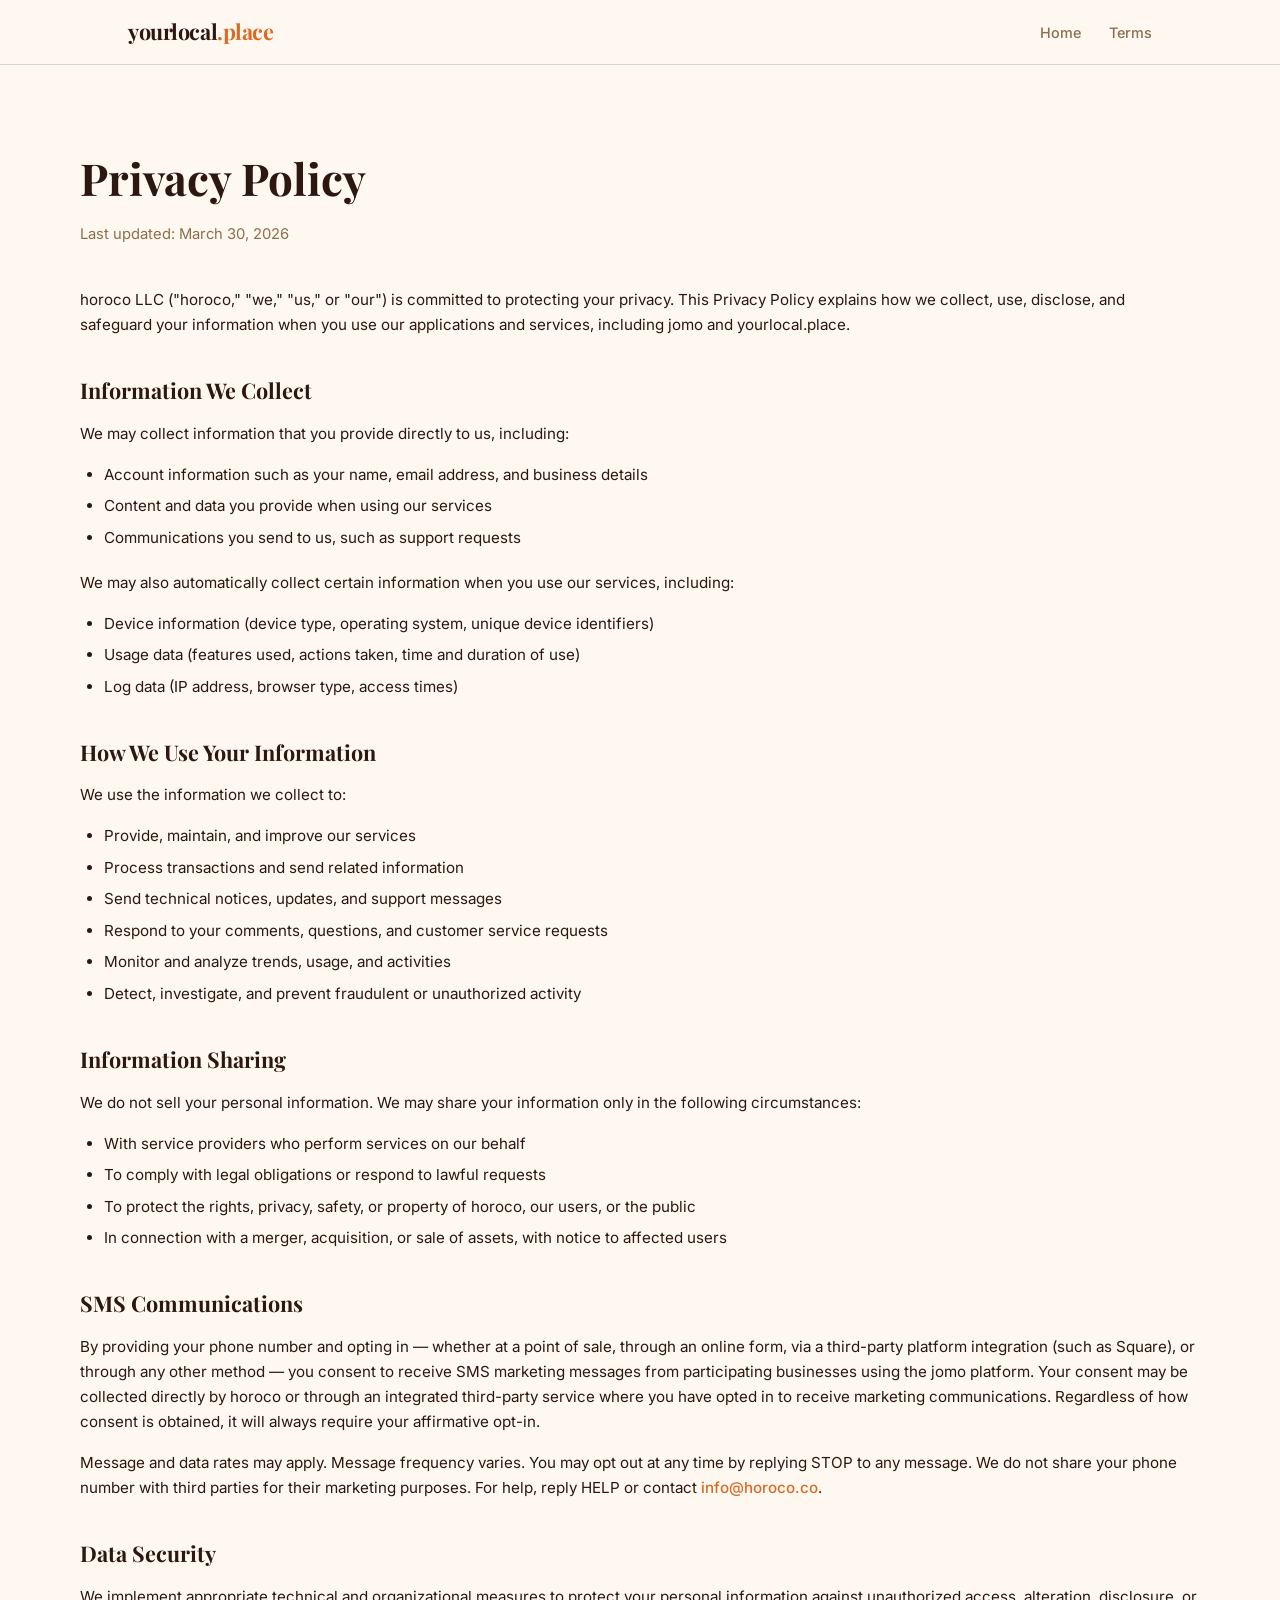
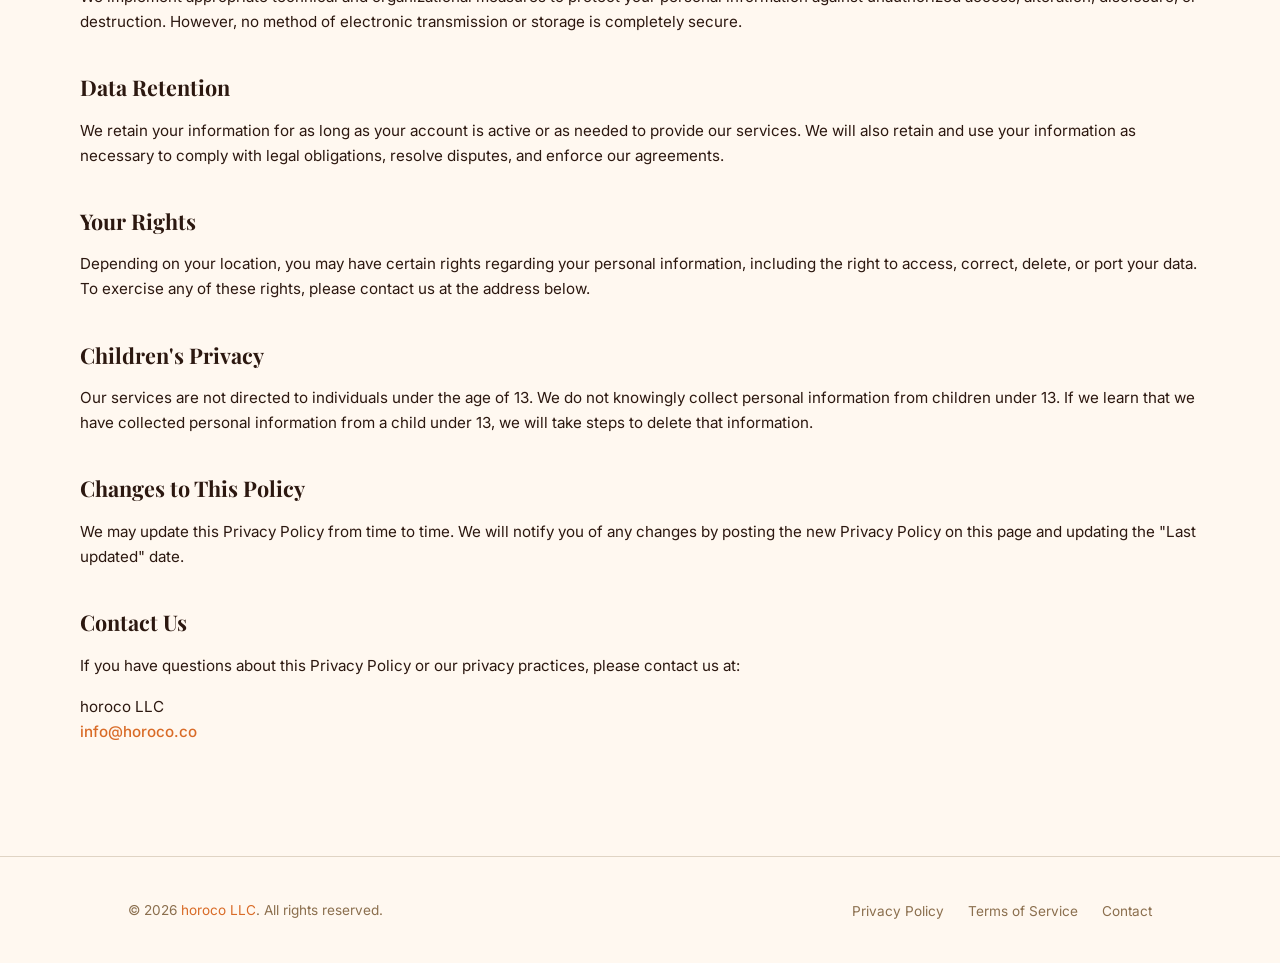
==== privacy.html @ 71f4fd4c "first content" ====
<!DOCTYPE html>
<html lang="en">
<head>
  <meta charset="UTF-8">
  <meta name="viewport" content="width=device-width, initial-scale=1.0">
  <title>Privacy Policy — yourlocal.place</title>
  <meta name="description" content="Privacy Policy for yourlocal.place, owned and operated by horoco LLC.">
  <link rel="preconnect" href="https://fonts.googleapis.com">
  <link rel="preconnect" href="https://fonts.gstatic.com" crossorigin>
  <link href="https://fonts.googleapis.com/css2?family=Inter:wght@400;500;600;700&family=Playfair+Display:wght@600;700&display=swap" rel="stylesheet">
  <link rel="stylesheet" href="style.css">
  <link rel="icon" href="data:image/svg+xml,<svg xmlns='http://www.w3.org/2000/svg' viewBox='0 0 100 100'><text y='.9em' font-size='90'>📍</text></svg>">
</head>
<body>

  <nav class="site-nav">
    <div class="container">
      <a href="/" class="site-nav__logo">yourlocal<span>.place</span></a>
      <ul class="site-nav__links">
        <li><a href="/">Home</a></li>
        <li><a href="terms.html">Terms</a></li>
      </ul>
    </div>
  </nav>

  <section class="legal container">
    <h1>Privacy Policy</h1>
    <p class="legal__updated">Last updated: March 30, 2026</p>

    <p>horoco LLC ("horoco," "we," "us," or "our") is committed to protecting your privacy. This Privacy Policy explains how we collect, use, disclose, and safeguard your information when you use our applications and services, including jomo and yourlocal.place.</p>

    <h2>Information We Collect</h2>
    <p>We may collect information that you provide directly to us, including:</p>
    <ul>
      <li>Account information such as your name, email address, and business details</li>
      <li>Content and data you provide when using our services</li>
      <li>Communications you send to us, such as support requests</li>
    </ul>
    <p>We may also automatically collect certain information when you use our services, including:</p>
    <ul>
      <li>Device information (device type, operating system, unique device identifiers)</li>
      <li>Usage data (features used, actions taken, time and duration of use)</li>
      <li>Log data (IP address, browser type, access times)</li>
    </ul>

    <h2>How We Use Your Information</h2>
    <p>We use the information we collect to:</p>
    <ul>
      <li>Provide, maintain, and improve our services</li>
      <li>Process transactions and send related information</li>
      <li>Send technical notices, updates, and support messages</li>
      <li>Respond to your comments, questions, and customer service requests</li>
      <li>Monitor and analyze trends, usage, and activities</li>
      <li>Detect, investigate, and prevent fraudulent or unauthorized activity</li>
    </ul>

    <h2>Information Sharing</h2>
    <p>We do not sell your personal information. We may share your information only in the following circumstances:</p>
    <ul>
      <li>With service providers who perform services on our behalf</li>
      <li>To comply with legal obligations or respond to lawful requests</li>
      <li>To protect the rights, privacy, safety, or property of horoco, our users, or the public</li>
      <li>In connection with a merger, acquisition, or sale of assets, with notice to affected users</li>
    </ul>

    <h2>SMS Communications</h2>
    <p>By providing your phone number and opting in — whether at a point of sale, through an online form, via a third-party platform integration (such as Square), or through any other method — you consent to receive SMS marketing messages from participating businesses using the jomo platform. Your consent may be collected directly by horoco or through an integrated third-party service where you have opted in to receive marketing communications. Regardless of how consent is obtained, it will always require your affirmative opt-in.</p>
    <p>Message and data rates may apply. Message frequency varies. You may opt out at any time by replying STOP to any message. We do not share your phone number with third parties for their marketing purposes. For help, reply HELP or contact <a href="mailto:info@horoco.co">info@horoco.co</a>.</p>

    <h2>Data Security</h2>
    <p>We implement appropriate technical and organizational measures to protect your personal information against unauthorized access, alteration, disclosure, or destruction. However, no method of electronic transmission or storage is completely secure.</p>

    <h2>Data Retention</h2>
    <p>We retain your information for as long as your account is active or as needed to provide our services. We will also retain and use your information as necessary to comply with legal obligations, resolve disputes, and enforce our agreements.</p>

    <h2>Your Rights</h2>
    <p>Depending on your location, you may have certain rights regarding your personal information, including the right to access, correct, delete, or port your data. To exercise any of these rights, please contact us at the address below.</p>

    <h2>Children's Privacy</h2>
    <p>Our services are not directed to individuals under the age of 13. We do not knowingly collect personal information from children under 13. If we learn that we have collected personal information from a child under 13, we will take steps to delete that information.</p>

    <h2>Changes to This Policy</h2>
    <p>We may update this Privacy Policy from time to time. We will notify you of any changes by posting the new Privacy Policy on this page and updating the "Last updated" date.</p>

    <h2>Contact Us</h2>
    <p>If you have questions about this Privacy Policy or our privacy practices, please contact us at:</p>
    <p>horoco LLC<br><a href="mailto:info@horoco.co">info@horoco.co</a></p>
  </section>

  <footer class="site-footer">
    <div class="container">
      <p class="site-footer__copy">&copy; 2026 <a href="https://www.horoco.co" target="_blank" rel="noopener">horoco LLC</a>. All rights reserved.</p>
      <ul class="site-footer__links">
        <li><a href="privacy.html">Privacy Policy</a></li>
        <li><a href="terms.html">Terms of Service</a></li>
        <li><a href="mailto:info@horoco.co">Contact</a></li>
      </ul>
    </div>
  </footer>

</body>
</html>
---- style.css ----
/* ── Reset & Base ─────────────────────────────────────────── */
*, *::before, *::after { box-sizing: border-box; margin: 0; padding: 0; }

:root {
  --cream:        #FFF8F0;
  --cream-dark:   #F3EAE0;
  --tan:          #E0D4C4;
  --brown-light:  #8B6F4E;
  --brown:        #5C3D2E;
  --brown-dark:   #2C1810;
  --orange:       #D96B27;
  --orange-light: #F0944D;
  --orange-pale:  #FDEBD6;
  --white:        #FFFFFF;

  --font-body: 'Inter', -apple-system, BlinkMacSystemFont, 'Segoe UI', sans-serif;
  --font-display: 'Playfair Display', Georgia, serif;

  --max-w: 1120px;
  --gutter: clamp(1.25rem, 4vw, 3rem);
}

html { scroll-behavior: smooth; }

body {
  font-family: var(--font-body);
  background: var(--cream);
  color: var(--brown-dark);
  line-height: 1.65;
  -webkit-font-smoothing: antialiased;
}

a { color: var(--orange); text-decoration: none; transition: color .2s; }
a:hover { color: var(--brown); }

img { max-width: 100%; display: block; }

/* ── Utility ──────────────────────────────────────────────── */
.container { max-width: var(--max-w); margin: 0 auto; padding: 0 var(--gutter); }
.text-center { text-align: center; }
.sr-only { position: absolute; width: 1px; height: 1px; padding: 0; margin: -1px; overflow: hidden; clip: rect(0,0,0,0); border: 0; }

/* ── Navigation ───────────────────────────────────────────── */
.site-nav {
  position: sticky;
  top: 0;
  z-index: 100;
  background: var(--cream);
  border-bottom: 1px solid var(--tan);
  backdrop-filter: blur(10px);
  -webkit-backdrop-filter: blur(10px);
}

.site-nav .container {
  display: flex;
  align-items: center;
  justify-content: space-between;
  height: 64px;
}

.site-nav__logo {
  font-family: var(--font-display);
  font-size: 1.35rem;
  font-weight: 700;
  color: var(--brown-dark);
  letter-spacing: -0.02em;
}
.site-nav__logo span { color: var(--orange); }

.site-nav__links { display: flex; gap: 1.75rem; list-style: none; }
.site-nav__links a {
  font-size: 0.9rem;
  font-weight: 500;
  color: var(--brown-light);
}
.site-nav__links a:hover { color: var(--orange); }

/* ── Hero ─────────────────────────────────────────────────── */
.hero {
  padding: clamp(4rem, 10vw, 8rem) 0 clamp(3rem, 8vw, 6rem);
  text-align: center;
}

.hero__badge {
  display: inline-flex;
  align-items: center;
  gap: .5rem;
  padding: .4rem 1rem;
  border-radius: 999px;
  background: var(--orange-pale);
  color: var(--orange);
  font-size: 0.825rem;
  font-weight: 600;
  margin-bottom: 1.75rem;
}

.hero h1 {
  font-family: var(--font-display);
  font-size: clamp(2.25rem, 5vw, 3.75rem);
  line-height: 1.15;
  color: var(--brown-dark);
  max-width: 720px;
  margin: 0 auto 1.25rem;
}

.hero h1 em {
  font-style: normal;
  color: var(--orange);
}

.hero p {
  font-size: clamp(1.05rem, 2vw, 1.2rem);
  color: var(--brown-light);
  max-width: 560px;
  margin: 0 auto 2.5rem;
}

.hero__cta {
  display: inline-flex;
  align-items: center;
  gap: .5rem;
  padding: .85rem 2rem;
  border-radius: 999px;
  background: var(--orange);
  color: var(--white);
  font-weight: 600;
  font-size: 1rem;
  transition: background .2s, transform .15s;
  box-shadow: 0 4px 14px rgba(217, 107, 39, .3);
}
.hero__cta:hover {
  background: var(--brown);
  color: var(--white);
  transform: translateY(-1px);
}

/* ── Features Grid ────────────────────────────────────────── */
.features {
  padding: clamp(3rem, 6vw, 5rem) 0;
}

.features__header {
  text-align: center;
  margin-bottom: 3rem;
}

.features__header h2 {
  font-family: var(--font-display);
  font-size: clamp(1.6rem, 3.5vw, 2.25rem);
  color: var(--brown-dark);
  margin-bottom: .75rem;
}

.features__header p {
  color: var(--brown-light);
  max-width: 520px;
  margin: 0 auto;
}

.features__grid {
  display: grid;
  grid-template-columns: repeat(auto-fit, minmax(280px, 1fr));
  gap: 1.5rem;
}

.feature-card {
  background: var(--white);
  border: 1px solid var(--tan);
  border-radius: 16px;
  padding: 2rem;
  transition: box-shadow .25s, transform .2s;
}
.feature-card:hover {
  box-shadow: 0 8px 30px rgba(44, 24, 16, .08);
  transform: translateY(-3px);
}

.feature-card__icon {
  width: 48px;
  height: 48px;
  border-radius: 12px;
  background: var(--orange-pale);
  display: flex;
  align-items: center;
  justify-content: center;
  font-size: 1.4rem;
  margin-bottom: 1.25rem;
}

.feature-card h3 {
  font-size: 1.1rem;
  font-weight: 700;
  color: var(--brown-dark);
  margin-bottom: .5rem;
}

.feature-card p {
  font-size: .925rem;
  color: var(--brown-light);
  line-height: 1.6;
}

/* ── How It Works ─────────────────────────────────────────── */
.how-it-works {
  padding: clamp(3rem, 6vw, 5rem) 0;
  background: var(--cream-dark);
}

.how-it-works__header {
  text-align: center;
  margin-bottom: 3rem;
}

.how-it-works__header h2 {
  font-family: var(--font-display);
  font-size: clamp(1.6rem, 3.5vw, 2.25rem);
  color: var(--brown-dark);
  margin-bottom: .75rem;
}

.how-it-works__header p {
  color: var(--brown-light);
  max-width: 520px;
  margin: 0 auto;
}

.steps {
  display: grid;
  grid-template-columns: repeat(auto-fit, minmax(240px, 1fr));
  gap: 2rem;
  counter-reset: step;
}

.step {
  text-align: center;
  counter-increment: step;
}

.step__number {
  width: 52px;
  height: 52px;
  border-radius: 50%;
  background: var(--orange);
  color: var(--white);
  font-family: var(--font-display);
  font-size: 1.25rem;
  font-weight: 700;
  display: inline-flex;
  align-items: center;
  justify-content: center;
  margin-bottom: 1rem;
}

.step h3 {
  font-size: 1.05rem;
  color: var(--brown-dark);
  margin-bottom: .5rem;
}

.step p {
  font-size: .9rem;
  color: var(--brown-light);
  max-width: 280px;
  margin: 0 auto;
}

/* ── FAQ ──────────────────────────────────────────────────── */
.faq {
  padding: clamp(3rem, 6vw, 5rem) 0;
}

.faq__header {
  text-align: center;
  margin-bottom: 2.5rem;
}

.faq__header h2 {
  font-family: var(--font-display);
  font-size: clamp(1.6rem, 3.5vw, 2.25rem);
  color: var(--brown-dark);
}

.faq__list {
  max-width: 720px;
  margin: 0 auto;
}

.faq__item {
  border-bottom: 1px solid var(--tan);
}

.faq__item summary {
  padding: 1.25rem 0;
  font-weight: 600;
  color: var(--brown-dark);
  cursor: pointer;
  list-style: none;
  display: flex;
  justify-content: space-between;
  align-items: center;
  font-size: 1rem;
}

.faq__item summary::after {
  content: '+';
  font-size: 1.4rem;
  color: var(--orange);
  font-weight: 300;
  transition: transform .2s;
}

.faq__item[open] summary::after {
  content: '−';
}

.faq__item .faq__answer {
  padding: 0 0 1.25rem;
  color: var(--brown-light);
  font-size: .95rem;
  line-height: 1.7;
}

/* ── CTA Banner ───────────────────────────────────────────── */
.cta-banner {
  padding: clamp(3rem, 6vw, 5rem) 0;
}

.cta-banner__inner {
  background: var(--brown-dark);
  border-radius: 24px;
  padding: clamp(2.5rem, 5vw, 4rem) clamp(2rem, 4vw, 3rem);
  text-align: center;
  color: var(--cream);
}

.cta-banner__inner h2 {
  font-family: var(--font-display);
  font-size: clamp(1.6rem, 3.5vw, 2.25rem);
  margin-bottom: .75rem;
}

.cta-banner__inner p {
  max-width: 480px;
  margin: 0 auto 2rem;
  opacity: .85;
}

.cta-banner__inner .hero__cta {
  background: var(--orange);
}
.cta-banner__inner .hero__cta:hover {
  background: var(--orange-light);
  color: var(--brown-dark);
}

/* ── Footer ───────────────────────────────────────────────── */
.site-footer {
  padding: 2.5rem 0;
  border-top: 1px solid var(--tan);
}

.site-footer .container {
  display: flex;
  flex-wrap: wrap;
  justify-content: space-between;
  align-items: center;
  gap: 1rem;
}

.site-footer__copy {
  font-size: .85rem;
  color: var(--brown-light);
}

.site-footer__links {
  display: flex;
  gap: 1.5rem;
  list-style: none;
}

.site-footer__links a {
  font-size: .85rem;
  color: var(--brown-light);
}
.site-footer__links a:hover { color: var(--orange); }

/* ── Legal Pages ──────────────────────────────────────────── */
.legal {
  padding: clamp(3rem, 6vw, 5rem) 0 clamp(4rem, 8vw, 6rem);
}

.legal h1 {
  font-family: var(--font-display);
  font-size: clamp(1.8rem, 4vw, 2.75rem);
  color: var(--brown-dark);
  margin-bottom: .5rem;
}

.legal .legal__updated {
  color: var(--brown-light);
  font-size: .925rem;
  margin-bottom: 2.5rem;
}

.legal h2 {
  font-family: var(--font-display);
  font-size: 1.35rem;
  color: var(--brown-dark);
  margin: 2.25rem 0 .75rem;
}

.legal p {
  margin-bottom: 1rem;
  color: var(--brown-dark);
  font-size: .95rem;
}

.legal ul {
  margin: .75rem 0 1.25rem 1.5rem;
  color: var(--brown-dark);
  font-size: .95rem;
}

.legal ul li { margin-bottom: .4rem; }

.legal a { color: var(--orange); font-weight: 500; }
.legal a:hover { color: var(--brown); }

/* ── Responsive ───────────────────────────────────────────── */
@media (max-width: 640px) {
  .site-nav__links { gap: 1rem; }
  .site-nav__links a { font-size: .825rem; }

  .features__grid { grid-template-columns: 1fr; }
  .steps { grid-template-columns: 1fr; }

  .site-footer .container {
    flex-direction: column;
    text-align: center;
  }
}
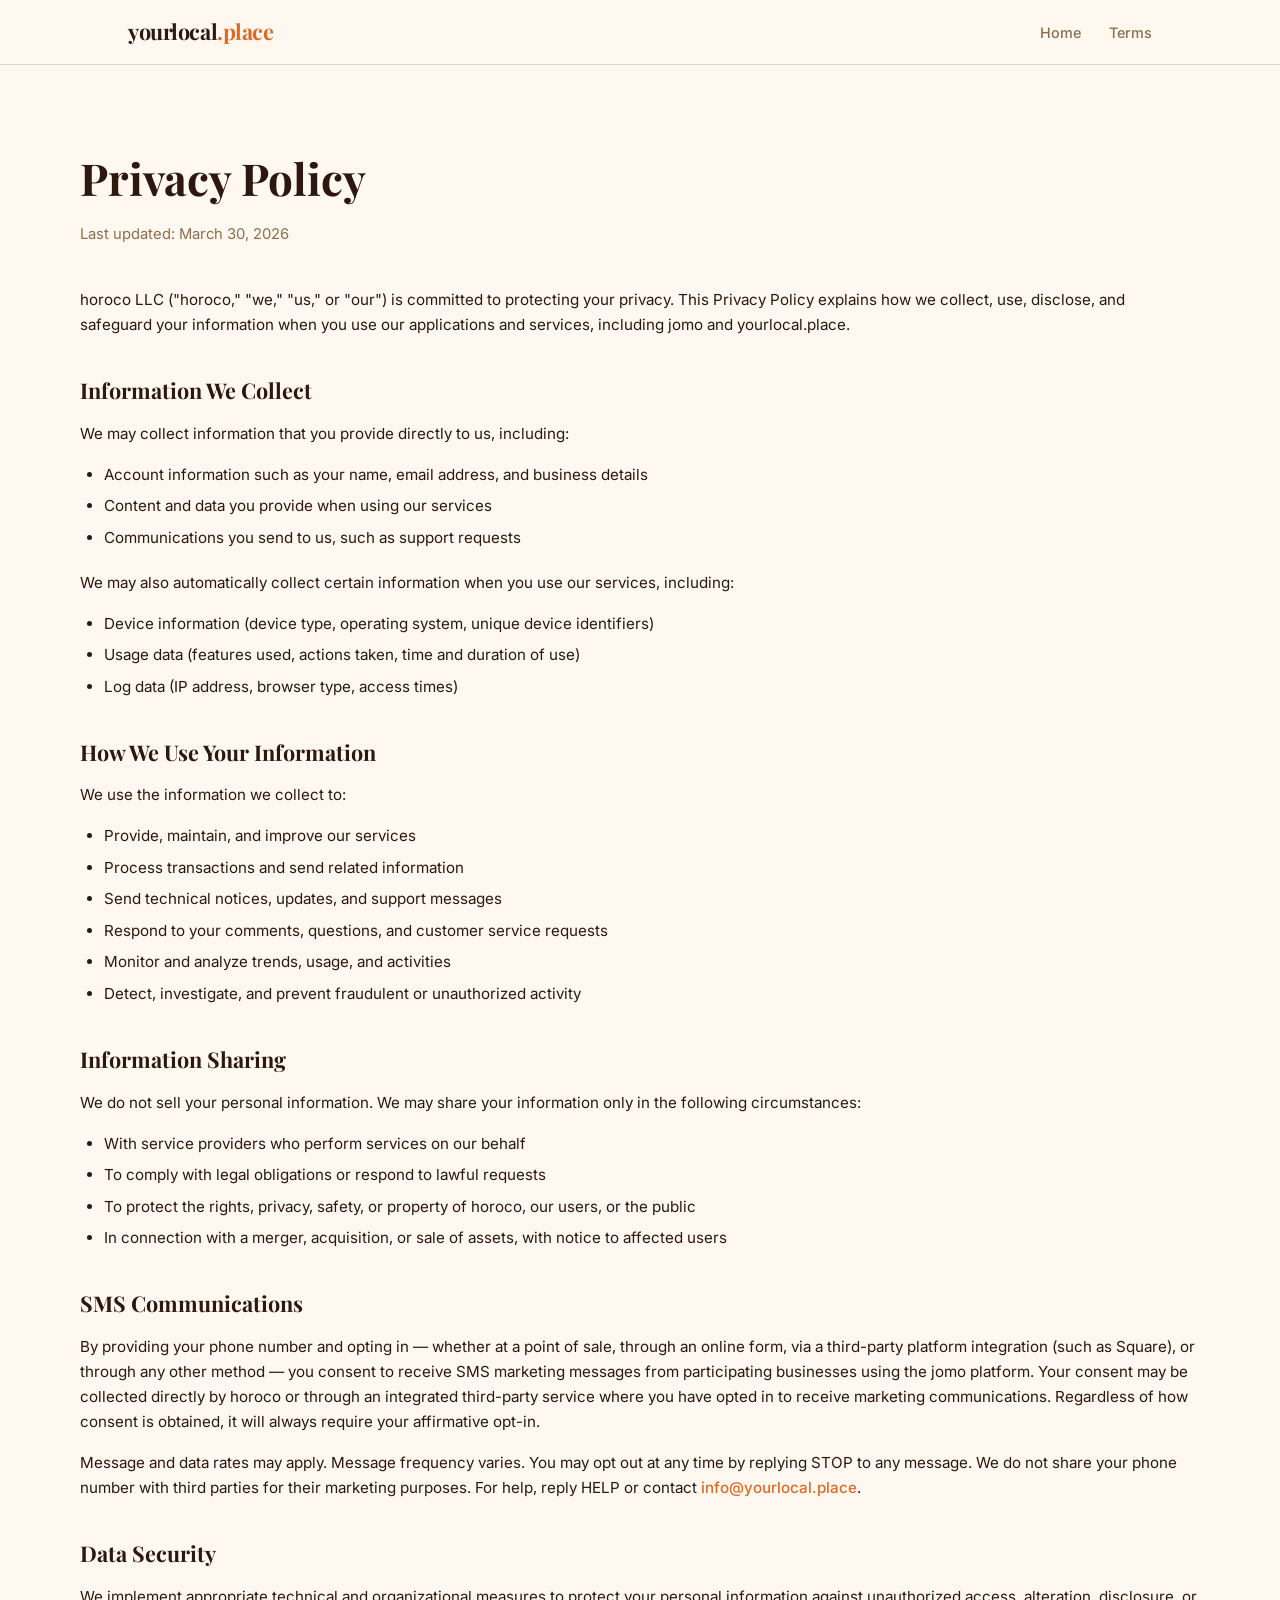
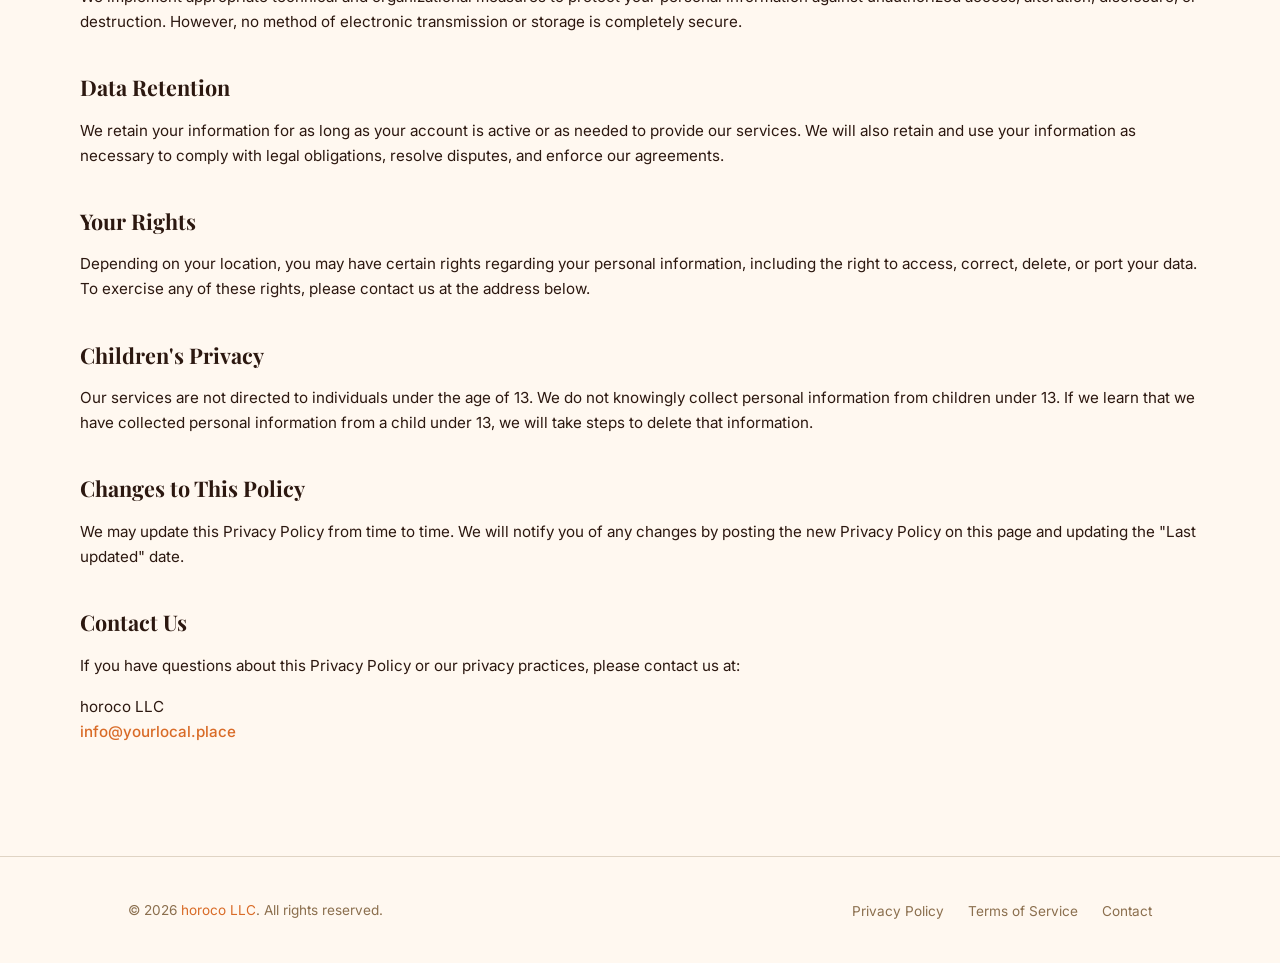
==== commit e6cf414f: "update email" ====
--- a/privacy.html
+++ b/privacy.html
@@ -65,7 +65,7 @@
 
     <h2>SMS Communications</h2>
     <p>By providing your phone number and opting in — whether at a point of sale, through an online form, via a third-party platform integration (such as Square), or through any other method — you consent to receive SMS marketing messages from participating businesses using the jomo platform. Your consent may be collected directly by horoco or through an integrated third-party service where you have opted in to receive marketing communications. Regardless of how consent is obtained, it will always require your affirmative opt-in.</p>
-    <p>Message and data rates may apply. Message frequency varies. You may opt out at any time by replying STOP to any message. We do not share your phone number with third parties for their marketing purposes. For help, reply HELP or contact <a href="mailto:info@horoco.co">info@horoco.co</a>.</p>
+    <p>Message and data rates may apply. Message frequency varies. You may opt out at any time by replying STOP to any message. We do not share your phone number with third parties for their marketing purposes. For help, reply HELP or contact <a href="mailto:info@yourlocal.place">info@yourlocal.place</a>.</p>
 
     <h2>Data Security</h2>
     <p>We implement appropriate technical and organizational measures to protect your personal information against unauthorized access, alteration, disclosure, or destruction. However, no method of electronic transmission or storage is completely secure.</p>
@@ -84,7 +84,7 @@
 
     <h2>Contact Us</h2>
     <p>If you have questions about this Privacy Policy or our privacy practices, please contact us at:</p>
-    <p>horoco LLC<br><a href="mailto:info@horoco.co">info@horoco.co</a></p>
+    <p>horoco LLC<br><a href="mailto:info@yourlocal.place">info@yourlocal.place</a></p>
   </section>
 
   <footer class="site-footer">
@@ -93,7 +93,7 @@
       <ul class="site-footer__links">
         <li><a href="privacy.html">Privacy Policy</a></li>
         <li><a href="terms.html">Terms of Service</a></li>
-        <li><a href="mailto:info@horoco.co">Contact</a></li>
+        <li><a href="mailto:info@yourlocal.place">Contact</a></li>
       </ul>
     </div>
   </footer>
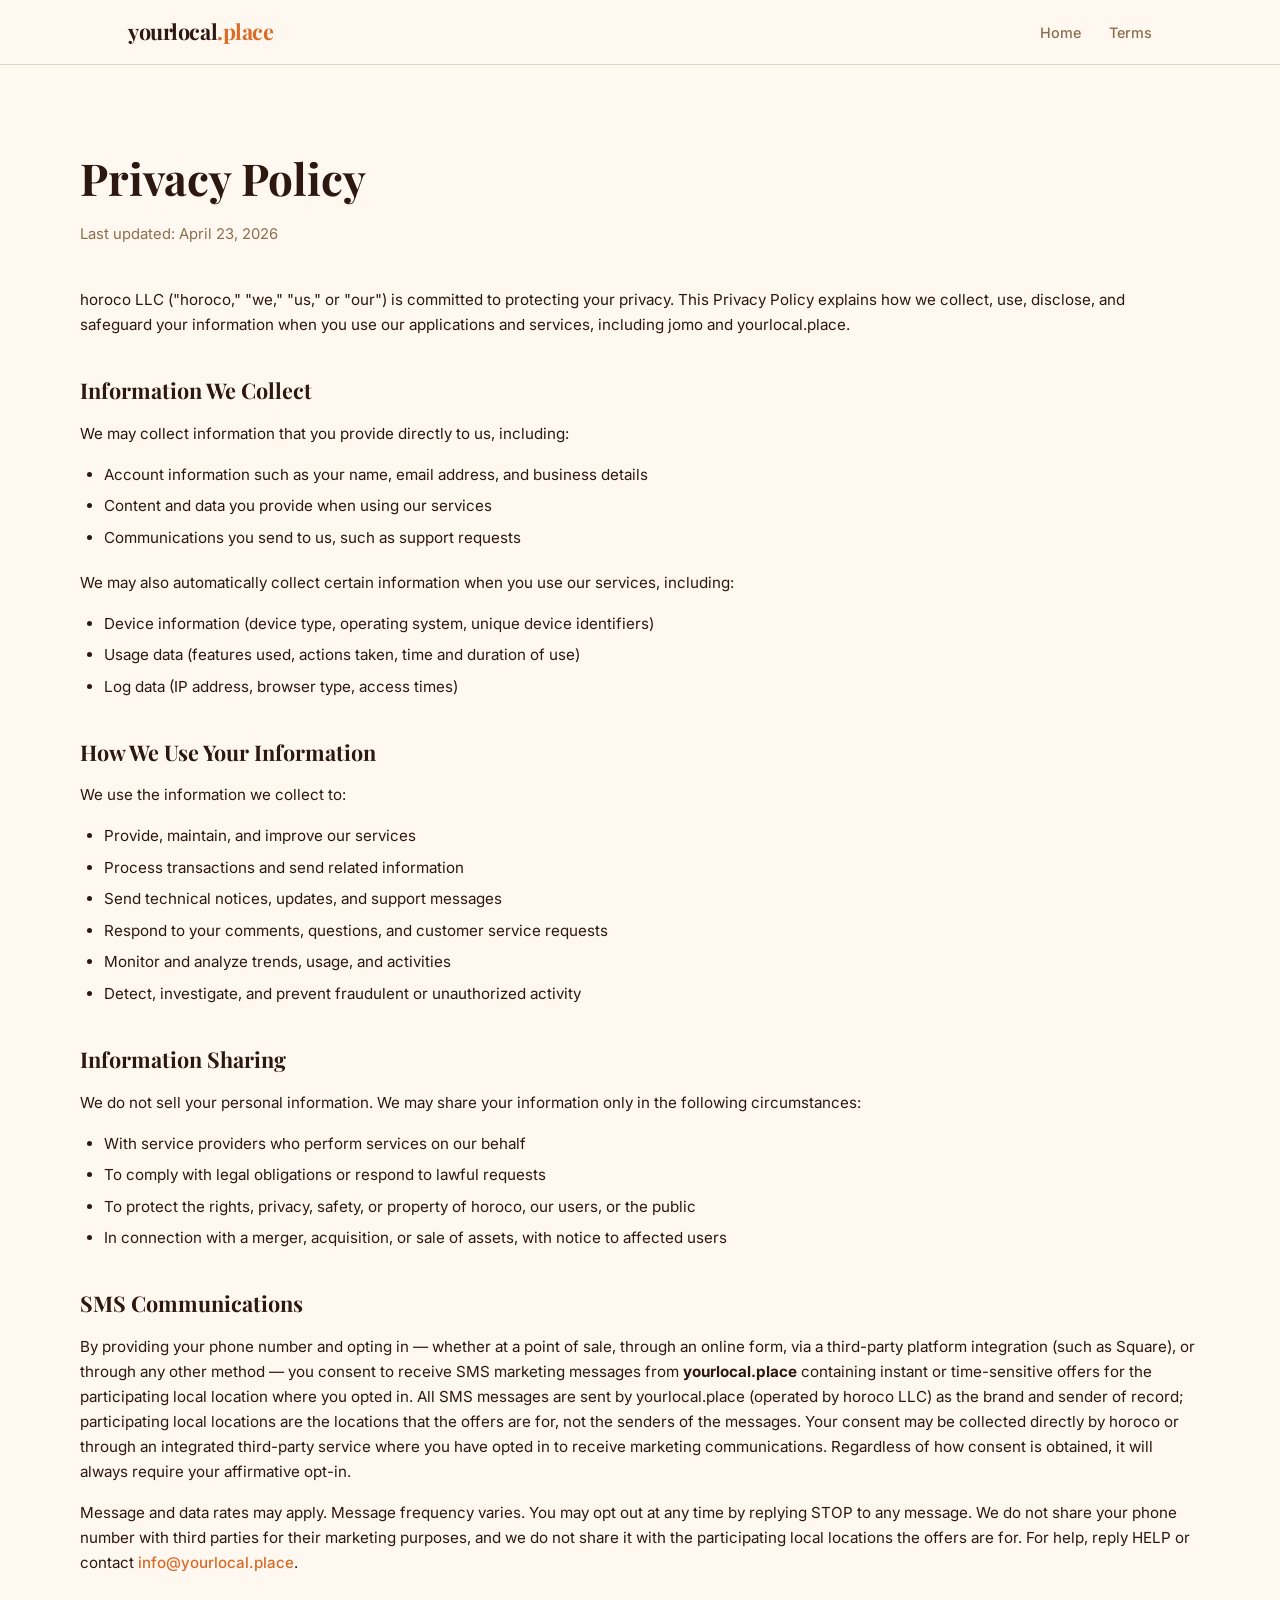
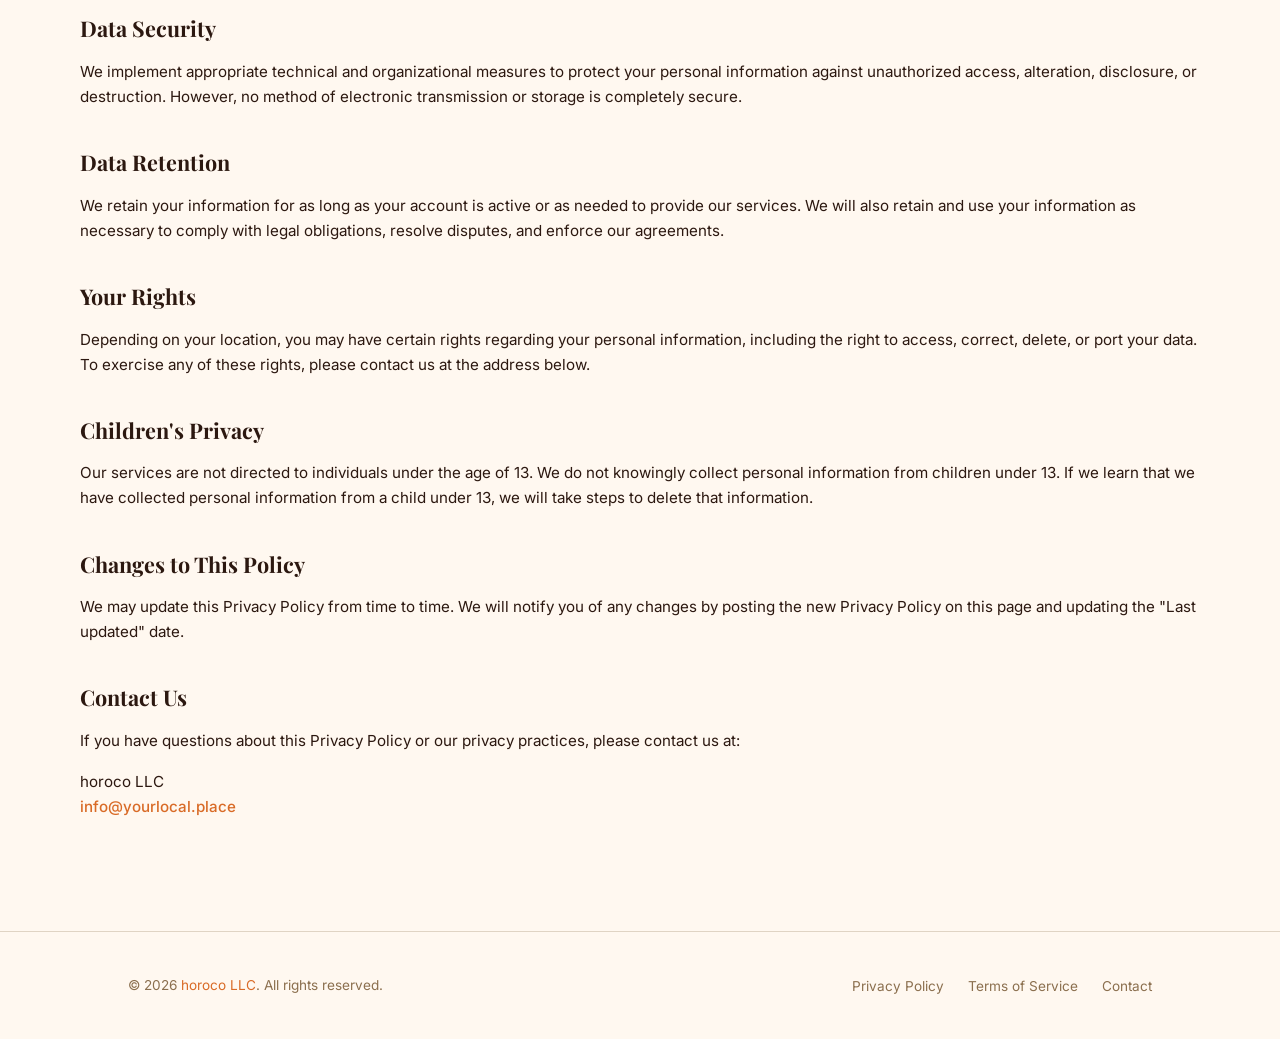
==== commit b009b37a: "updated copy to better reflect the actual operations" ====
--- a/privacy.html
+++ b/privacy.html
@@ -25,7 +25,7 @@
 
   <section class="legal container">
     <h1>Privacy Policy</h1>
-    <p class="legal__updated">Last updated: March 30, 2026</p>
+    <p class="legal__updated">Last updated: April 23, 2026</p>
 
     <p>horoco LLC ("horoco," "we," "us," or "our") is committed to protecting your privacy. This Privacy Policy explains how we collect, use, disclose, and safeguard your information when you use our applications and services, including jomo and yourlocal.place.</p>
 
@@ -64,8 +64,8 @@
     </ul>
 
     <h2>SMS Communications</h2>
-    <p>By providing your phone number and opting in — whether at a point of sale, through an online form, via a third-party platform integration (such as Square), or through any other method — you consent to receive SMS marketing messages from participating businesses using the jomo platform. Your consent may be collected directly by horoco or through an integrated third-party service where you have opted in to receive marketing communications. Regardless of how consent is obtained, it will always require your affirmative opt-in.</p>
-    <p>Message and data rates may apply. Message frequency varies. You may opt out at any time by replying STOP to any message. We do not share your phone number with third parties for their marketing purposes. For help, reply HELP or contact <a href="mailto:info@yourlocal.place">info@yourlocal.place</a>.</p>
+    <p>By providing your phone number and opting in — whether at a point of sale, through an online form, via a third-party platform integration (such as Square), or through any other method — you consent to receive SMS marketing messages from <strong>yourlocal.place</strong> containing instant or time-sensitive offers for the participating local location where you opted in. All SMS messages are sent by yourlocal.place (operated by horoco LLC) as the brand and sender of record; participating local locations are the locations that the offers are for, not the senders of the messages. Your consent may be collected directly by horoco or through an integrated third-party service where you have opted in to receive marketing communications. Regardless of how consent is obtained, it will always require your affirmative opt-in.</p>
+    <p>Message and data rates may apply. Message frequency varies. You may opt out at any time by replying STOP to any message. We do not share your phone number with third parties for their marketing purposes, and we do not share it with the participating local locations the offers are for. For help, reply HELP or contact <a href="mailto:info@yourlocal.place">info@yourlocal.place</a>.</p>
 
     <h2>Data Security</h2>
     <p>We implement appropriate technical and organizational measures to protect your personal information against unauthorized access, alteration, disclosure, or destruction. However, no method of electronic transmission or storage is completely secure.</p>
